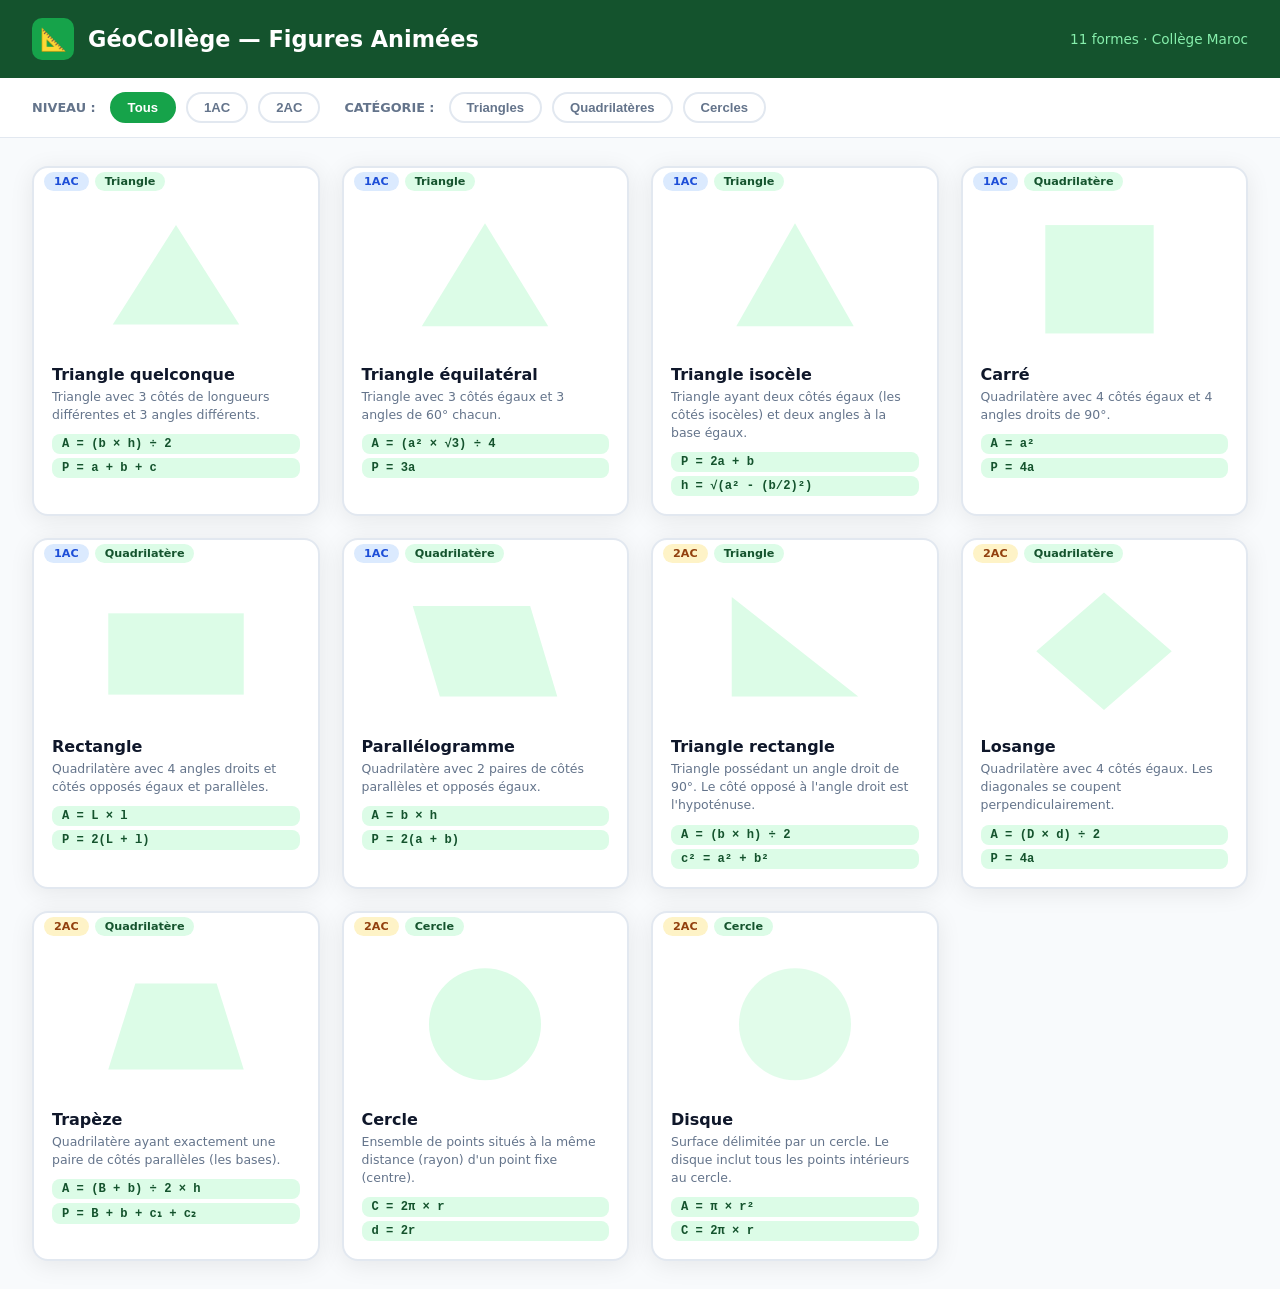
==== geocollege_figures_animees.html @ f27ea3ab "Add files via upload" ====
<!DOCTYPE html>
<html lang="fr">
<head>
<meta charset="UTF-8">
<meta name="viewport" content="width=device-width, initial-scale=1.0">
<title>GéoCollège — Figures Animées</title>
<style>
  :root {
    --green:   #16a34a;
    --green-d: #14532d;
    --green-l: #dcfce7;
    --green-m: #bbf7d0;
    --bg:      #f8fafc;
    --surface: #ffffff;
    --border:  #e2e8f0;
    --text:    #0f172a;
    --muted:   #64748b;
    --radius:  16px;
    --shadow:  0 4px 24px rgba(0,0,0,0.08);
    --blue:    #3b82f6;
    --yellow:  #f59e0b;
    --red:     #ef4444;
  }

  * { box-sizing: border-box; margin: 0; padding: 0; }

  body {
    font-family: 'Segoe UI', system-ui, sans-serif;
    background: var(--bg);
    color: var(--text);
    min-height: 100vh;
  }

  /* ─── HEADER ─── */
  header {
    background: var(--green-d);
    padding: 18px 32px;
    display: flex;
    align-items: center;
    gap: 14px;
    box-shadow: 0 2px 12px rgba(0,0,0,0.2);
  }
  header .logo {
    width: 42px; height: 42px;
    background: var(--green);
    border-radius: 10px;
    display: flex; align-items: center; justify-content: center;
    font-size: 22px;
  }
  header h1 { color: #fff; font-size: 1.4rem; font-weight: 700; }
  header span { color: #86efac; font-size: 0.85rem; margin-left: auto; }

  /* ─── FILTERS ─── */
  .filters-bar {
    background: var(--surface);
    border-bottom: 1px solid var(--border);
    padding: 14px 32px;
    display: flex;
    gap: 10px;
    flex-wrap: wrap;
    align-items: center;
  }
  .filters-bar label { font-size: 0.8rem; color: var(--muted); font-weight: 600; margin-right: 4px; }
  .filter-btn {
    padding: 6px 16px;
    border-radius: 20px;
    border: 2px solid var(--border);
    background: #fff;
    cursor: pointer;
    font-size: 0.82rem;
    font-weight: 600;
    color: var(--muted);
    transition: all .2s;
  }
  .filter-btn:hover { border-color: var(--green); color: var(--green); }
  .filter-btn.active { background: var(--green); border-color: var(--green); color: #fff; }
  .filter-btn.niveau-1ac.active { background: var(--blue); border-color: var(--blue); }
  .filter-btn.niveau-2ac.active { background: var(--yellow); border-color: var(--yellow); }

  /* ─── MAIN GRID ─── */
  .main {
    padding: 28px 32px;
    display: grid;
    grid-template-columns: repeat(auto-fill, minmax(280px, 1fr));
    gap: 22px;
  }

  /* ─── CARD ─── */
  .card {
    background: var(--surface);
    border-radius: var(--radius);
    border: 2px solid var(--border);
    overflow: hidden;
    box-shadow: var(--shadow);
    transition: transform .25s, box-shadow .25s, border-color .25s;
    cursor: pointer;
    animation: fadeIn .4s ease both;
  }
  .card:hover {
    transform: translateY(-4px);
    box-shadow: 0 12px 36px rgba(0,0,0,0.13);
    border-color: var(--green);
  }
  .card.hidden { display: none; }

  @keyframes fadeIn {
    from { opacity: 0; transform: translateY(16px); }
    to   { opacity: 1; transform: translateY(0); }
  }

  .card-badge {
    padding: 4px 10px 0;
    display: flex;
    gap: 6px;
  }
  .badge {
    font-size: 0.7rem;
    font-weight: 700;
    padding: 3px 10px;
    border-radius: 20px;
  }
  .badge-1ac { background: #dbeafe; color: #1d4ed8; }
  .badge-2ac { background: #fef3c7; color: #92400e; }
  .badge-cat { background: var(--green-l); color: var(--green-d); }

  /* ─── SVG AREA ─── */
  .svg-area {
    padding: 16px 20px 8px;
    display: flex;
    justify-content: center;
    align-items: center;
    min-height: 150px;
    position: relative;
  }
  .svg-area svg {
    width: 100%;
    max-width: 200px;
    height: 140px;
    overflow: visible;
  }

  /* SVG animation classes */
  .geo-shape {
    fill: var(--green-l);
    stroke: var(--green);
    stroke-width: 2.5;
    stroke-dasharray: 1000;
    stroke-dashoffset: 1000;
    transition: fill .3s;
  }
  .card:hover .geo-shape {
    fill: #bbf7d0;
    animation: drawShape 1s ease forwards, pulseFill 2s ease 1s infinite alternate;
  }
  @keyframes drawShape {
    to { stroke-dashoffset: 0; }
  }
  @keyframes pulseFill {
    from { fill: #bbf7d0; }
    to   { fill: #dcfce7; }
  }

  /* Right angle marker */
  .right-angle {
    fill: none;
    stroke: var(--green-d);
    stroke-width: 1.8;
    opacity: 0;
    transition: opacity .4s .6s;
  }
  .card:hover .right-angle { opacity: 1; }

  /* dimension labels */
  .dim-label {
    font-size: 11px;
    fill: var(--green-d);
    font-weight: 700;
    opacity: 0;
    transition: opacity .4s .5s;
  }
  .card:hover .dim-label { opacity: 1; }

  /* angle arc */
  .angle-arc {
    fill: none;
    stroke: var(--yellow);
    stroke-width: 1.5;
    opacity: 0;
    transition: opacity .4s .7s;
  }
  .card:hover .angle-arc { opacity: 1; }

  /* center point */
  .center-dot {
    fill: var(--green);
    r: 3;
    opacity: 0;
    transition: opacity .4s .6s;
  }
  .card:hover .center-dot { opacity: 1; }

  /* diagonal line */
  .diagonal {
    stroke: var(--red);
    stroke-width: 1.5;
    stroke-dasharray: 4 3;
    opacity: 0;
    transition: opacity .4s .7s;
  }
  .card:hover .diagonal { opacity: 1; }

  /* parallel arrows */
  .parallel-mark {
    stroke: var(--blue);
    stroke-width: 1.8;
    opacity: 0;
    transition: opacity .4s .8s;
  }
  .card:hover .parallel-mark { opacity: 1; }

  /* ─── CARD INFO ─── */
  .card-info {
    padding: 10px 18px 18px;
  }
  .card-info h3 {
    font-size: 1rem;
    font-weight: 700;
    color: var(--text);
    margin-bottom: 4px;
  }
  .card-info p {
    font-size: 0.78rem;
    color: var(--muted);
    line-height: 1.45;
    margin-bottom: 10px;
  }
  .formules-preview {
    display: flex;
    flex-direction: column;
    gap: 4px;
  }
  .formule-tag {
    font-size: 0.76rem;
    background: var(--green-l);
    color: var(--green-d);
    border-radius: 8px;
    padding: 3px 10px;
    font-family: 'Courier New', monospace;
    font-weight: 600;
  }

  /* ─── MODAL ─── */
  .modal-overlay {
    display: none;
    position: fixed;
    inset: 0;
    background: rgba(0,0,0,0.5);
    z-index: 100;
    align-items: center;
    justify-content: center;
    padding: 20px;
  }
  .modal-overlay.open { display: flex; }
  .modal {
    background: #fff;
    border-radius: 20px;
    padding: 28px;
    max-width: 560px;
    width: 100%;
    max-height: 90vh;
    overflow-y: auto;
    position: relative;
    animation: slideUp .3s ease;
  }
  @keyframes slideUp {
    from { transform: translateY(30px); opacity: 0; }
    to   { transform: translateY(0); opacity: 1; }
  }
  .modal-close {
    position: absolute;
    top: 14px; right: 16px;
    background: var(--bg);
    border: none;
    width: 32px; height: 32px;
    border-radius: 50%;
    cursor: pointer;
    font-size: 18px;
    display: flex; align-items: center; justify-content: center;
    color: var(--muted);
    transition: background .2s;
  }
  .modal-close:hover { background: #fee2e2; color: var(--red); }

  .modal-svg-large {
    display: flex;
    justify-content: center;
    margin: 14px 0;
  }
  .modal-svg-large svg {
    width: 220px; height: 180px;
    overflow: visible;
  }
  /* modal shape is always drawn */
  .modal .geo-shape {
    animation: drawShape 1.2s ease forwards !important;
    fill: #bbf7d0 !important;
  }
  .modal .dim-label,
  .modal .right-angle,
  .modal .angle-arc,
  .modal .center-dot,
  .modal .diagonal,
  .modal .parallel-mark { opacity: 1 !important; }

  .modal h2 { font-size: 1.3rem; font-weight: 800; color: var(--green-d); }
  .modal .modal-badges { display: flex; gap: 6px; margin: 8px 0 12px; }

  .prop-list { list-style: none; margin: 8px 0 14px; }
  .prop-list li {
    padding: 5px 0;
    border-bottom: 1px solid var(--border);
    font-size: 0.82rem;
    color: var(--text);
    display: flex;
    align-items: flex-start;
    gap: 8px;
  }
  .prop-list li::before { content: '✦'; color: var(--green); font-size: 10px; margin-top: 3px; flex-shrink: 0; }

  .formule-block {
    background: var(--green-l);
    border-left: 4px solid var(--green);
    border-radius: 0 10px 10px 0;
    padding: 10px 14px;
    margin-bottom: 8px;
  }
  .formule-block .f-type { font-size: 0.7rem; font-weight: 700; color: var(--green); text-transform: uppercase; }
  .formule-block .f-formula {
    font-family: 'Courier New', monospace;
    font-size: 0.95rem;
    font-weight: 700;
    color: var(--green-d);
    margin: 2px 0;
  }
  .formule-block .f-exemple { font-size: 0.75rem; color: var(--muted); }

  /* ─── RESPONSIVE ─── */
  @media (max-width: 600px) {
    .main { padding: 16px; grid-template-columns: 1fr 1fr; gap: 14px; }
    header { padding: 14px 16px; }
    header h1 { font-size: 1.1rem; }
    .filters-bar { padding: 10px 16px; }
  }
  @media (max-width: 400px) {
    .main { grid-template-columns: 1fr; }
  }
</style>
</head>
<body>

<header>
  <div class="logo">📐</div>
  <h1>GéoCollège — Figures Animées</h1>
  <span>11 formes · Collège Maroc</span>
</header>

<div class="filters-bar">
  <label>NIVEAU :</label>
  <button class="filter-btn active" onclick="filter('all', this)">Tous</button>
  <button class="filter-btn niveau-1ac" onclick="filter('1AC', this)">1AC</button>
  <button class="filter-btn niveau-2ac" onclick="filter('2AC', this)">2AC</button>
  <label style="margin-left:14px">CATÉGORIE :</label>
  <button class="filter-btn" onclick="filter('triangle', this)">Triangles</button>
  <button class="filter-btn" onclick="filter('quadrilatere', this)">Quadrilatères</button>
  <button class="filter-btn" onclick="filter('cercle', this)">Cercles</button>
</div>

<div class="main" id="grid"></div>

<!-- MODAL -->
<div class="modal-overlay" id="modal" onclick="closeModal(event)">
  <div class="modal" id="modal-content">
    <button class="modal-close" onclick="closeModalBtn()">✕</button>
    <div id="modal-body"></div>
  </div>
</div>

<script>
// ═══════════════════════════════════════════════════════
//  DATA — 11 formes avec SVG animés
// ═══════════════════════════════════════════════════════
const FORMES = [

  // ── TRIANGLE QUELCONQUE ──────────────────────────────
  {
    id: 'triangle-quelconque',
    nom: 'Triangle quelconque',
    categorie: 'triangle', niveau: '1AC',
    description: 'Triangle avec 3 côtés de longueurs différentes et 3 angles différents.',
    proprietes: [
      'Somme des angles = 180°',
      'Aucun côté ni angle égaux',
      'Inégalité triangulaire : a + b > c'
    ],
    formules: [
      { type: 'Aire', formule: 'A = (b × h) ÷ 2', exemple: 'b=8, h=5 → A = 20 cm²' },
      { type: 'Périmètre', formule: 'P = a + b + c', exemple: 'a=5, b=7, c=8 → P = 20 cm' }
    ],
    svg: `
      <polygon class="geo-shape" points="20,130 160,130 90,20" />
      <text class="dim-label" x="85" y="148">b</text>
      <text class="dim-label" x="38" y="78">a</text>
      <text class="dim-label" x="133" y="78">c</text>
      <path class="angle-arc" d="M 35,130 Q 30,118 38,110" />
      <path class="angle-arc" d="M 148,130 Q 155,118 148,110" />
      <path class="angle-arc" d="M 84,34 Q 90,44 96,34" />
    `
  },

  // ── TRIANGLE ÉQUILATÉRAL ─────────────────────────────
  {
    id: 'triangle-equilateral',
    nom: 'Triangle équilatéral',
    categorie: 'triangle', niveau: '1AC',
    description: 'Triangle avec 3 côtés égaux et 3 angles de 60° chacun.',
    proprietes: [
      '3 côtés égaux : a = b = c',
      '3 angles de 60°',
      'Hauteur = médiane = médiatrice = bissectrice'
    ],
    formules: [
      { type: 'Aire', formule: 'A = (a² × √3) ÷ 4', exemple: 'a=6 → A ≈ 15.6 cm²' },
      { type: 'Périmètre', formule: 'P = 3a', exemple: 'a=6 → P = 18 cm' },
      { type: 'Hauteur', formule: 'h = (a × √3) ÷ 2', exemple: 'a=6 → h ≈ 5.2 cm' }
    ],
    svg: `
      <polygon class="geo-shape" points="90,18 20,132 160,132" />
      <text class="dim-label" x="85" y="148">a</text>
      <text class="dim-label" x="38" y="80">a</text>
      <text class="dim-label" x="133" y="80">a</text>
      <line class="parallel-mark" x1="47" y1="90" x2="55" y2="82" />
      <line class="parallel-mark" x1="52" y1="94" x2="60" y2="86" />
      <line class="parallel-mark" x1="125" y1="90" x2="133" y2="82" />
      <line class="parallel-mark" x1="130" y1="94" x2="138" y2="86" />
      <line class="parallel-mark" x1="82" y1="130" x2="90" y2="122" />
      <line class="parallel-mark" x1="88" y1="130" x2="96" y2="122" />
      <path class="angle-arc" d="M 34,128 Q 28,112 36,104" />
      <path class="angle-arc" d="M 146,128 Q 155,112 147,104" />
      <path class="angle-arc" d="M 82,32 Q 90,44 98,32" />
    `
  },

  // ── TRIANGLE ISOCÈLE ─────────────────────────────────
  {
    id: 'triangle-isocele',
    nom: 'Triangle isocèle',
    categorie: 'triangle', niveau: '1AC',
    description: 'Triangle ayant deux côtés égaux (les côtés isocèles) et deux angles à la base égaux.',
    proprietes: [
      '2 côtés égaux : a = b',
      '2 angles à la base égaux',
      'L\'axe de symétrie passe par le sommet principal'
    ],
    formules: [
      { type: 'Périmètre', formule: 'P = 2a + b', exemple: 'a=5, b=6 → P = 16 cm' },
      { type: 'Hauteur', formule: 'h = √(a² - (b/2)²)', exemple: 'a=5, b=6 → h = 4 cm' },
      { type: 'Aire', formule: 'A = (b × h) ÷ 2', exemple: 'b=6, h=4 → A = 12 cm²' }
    ],
    svg: `
      <polygon class="geo-shape" points="90,18 25,132 155,132" />
      <text class="dim-label" x="85" y="148">b</text>
      <text class="dim-label" x="40" y="76">a</text>
      <text class="dim-label" x="130" y="76">a</text>
      <line class="diagonal" x1="90" y1="18" x2="90" y2="132" />
      <line class="parallel-mark" x1="44" y1="86" x2="52" y2="78" />
      <line class="parallel-mark" x1="49" y1="90" x2="57" y2="82" />
      <line class="parallel-mark" x1="128" y1="86" x2="136" y2="78" />
      <line class="parallel-mark" x1="133" y1="90" x2="141" y2="82" />
    `
  },

  // ── CARRÉ ────────────────────────────────────────────
  {
    id: 'carre',
    nom: 'Carré',
    categorie: 'quadrilatere', niveau: '1AC',
    description: 'Quadrilatère avec 4 côtés égaux et 4 angles droits de 90°.',
    proprietes: [
      '4 côtés égaux',
      '4 angles droits de 90°',
      '2 diagonales égales qui se coupent perpendiculairement',
      '4 axes de symétrie'
    ],
    formules: [
      { type: 'Aire', formule: 'A = a²', exemple: 'a=7 → A = 49 cm²' },
      { type: 'Périmètre', formule: 'P = 4a', exemple: 'a=7 → P = 28 cm' },
      { type: 'Diagonale', formule: 'd = a × √2', exemple: 'a=7 → d ≈ 9.9 cm' }
    ],
    svg: `
      <rect class="geo-shape" x="25" y="20" width="120" height="120" />
      <text class="dim-label" x="78" y="155">a</text>
      <text class="dim-label" x="5" y="85">a</text>
      <path class="right-angle" d="M 25,40 L 45,40 L 45,20" />
      <path class="right-angle" d="M 125,40 L 145,40 L 145,20" />
      <path class="right-angle" d="M 25,120 L 45,120 L 45,140" />
      <path class="right-angle" d="M 125,120 L 145,120 L 145,140" />
      <line class="diagonal" x1="25" y1="20" x2="145" y2="140" />
      <line class="diagonal" x1="145" y1="20" x2="25" y2="140" />
      <circle class="center-dot" cx="85" cy="80" />
    `
  },

  // ── RECTANGLE ────────────────────────────────────────
  {
    id: 'rectangle',
    nom: 'Rectangle',
    categorie: 'quadrilatere', niveau: '1AC',
    description: 'Quadrilatère avec 4 angles droits et côtés opposés égaux et parallèles.',
    proprietes: [
      '4 angles droits de 90°',
      'Côtés opposés égaux et parallèles',
      'Diagonales égales et se coupent en leur milieu',
      '2 axes de symétrie'
    ],
    formules: [
      { type: 'Aire', formule: 'A = L × l', exemple: 'L=9, l=5 → A = 45 cm²' },
      { type: 'Périmètre', formule: 'P = 2(L + l)', exemple: 'L=9, l=5 → P = 28 cm' },
      { type: 'Diagonale', formule: 'd = √(L² + l²)', exemple: 'L=9, l=5 → d ≈ 10.3 cm' }
    ],
    svg: `
      <rect class="geo-shape" x="15" y="38" width="150" height="90" />
      <text class="dim-label" x="80" y="148">L</text>
      <text class="dim-label" x="2" y="90">l</text>
      <path class="right-angle" d="M 15,56 L 33,56 L 33,38" />
      <path class="right-angle" d="M 147,56 L 165,56 L 165,38" />
      <path class="right-angle" d="M 15,110 L 33,110 L 33,128" />
      <path class="right-angle" d="M 147,110 L 165,110 L 165,128" />
      <line class="diagonal" x1="15" y1="38" x2="165" y2="128" />
      <line class="diagonal" x1="165" y1="38" x2="15" y2="128" />
      <circle class="center-dot" cx="90" cy="83" />
    `
  },

  // ── PARALLÉLOGRAMME ──────────────────────────────────
  {
    id: 'parallelogramme',
    nom: 'Parallélogramme',
    categorie: 'quadrilatere', niveau: '1AC',
    description: 'Quadrilatère avec 2 paires de côtés parallèles et opposés égaux.',
    proprietes: [
      'Côtés opposés parallèles et égaux',
      'Angles opposés égaux',
      'Diagonales se coupent en leur milieu',
      'Pas nécessairement d\'angle droit'
    ],
    formules: [
      { type: 'Aire', formule: 'A = b × h', exemple: 'b=10, h=6 → A = 60 cm²' },
      { type: 'Périmètre', formule: 'P = 2(a + b)', exemple: 'a=7, b=10 → P = 34 cm' }
    ],
    svg: `
      <polygon class="geo-shape" points="40,130 170,130 140,30 10,30" />
      <text class="dim-label" x="80" y="148">b</text>
      <text class="dim-label" x="155" y="88">a</text>
      <line class="diagonal" x1="40" y1="130" x2="140" y2="30" stroke-dasharray="4 3" />
      <line class="parallel-mark" x1="62" y1="128" x2="70" y2="116" />
      <line class="parallel-mark" x1="100" y1="128" x2="108" y2="116" />
      <line class="parallel-mark" x1="42" y1="42" x2="50" y2="30" />
      <line class="parallel-mark" x1="80" y1="42" x2="88" y2="30" />
      <circle class="center-dot" cx="90" cy="80" />
    `
  },

  // ── TRIANGLE RECTANGLE ───────────────────────────────
  {
    id: 'triangle-rectangle',
    nom: 'Triangle rectangle',
    categorie: 'triangle', niveau: '2AC',
    description: 'Triangle possédant un angle droit de 90°. Le côté opposé à l\'angle droit est l\'hypoténuse.',
    proprietes: [
      'Un angle droit exactement (90°)',
      'L\'hypoténuse est le côté le plus long',
      'Lié au théorème de Pythagore : a² + b² = c²',
      'La somme des deux autres angles = 90°'
    ],
    formules: [
      { type: 'Aire', formule: 'A = (b × h) ÷ 2', exemple: 'b=6, h=4 → A = 12 cm²' },
      { type: 'Pythagore', formule: 'c² = a² + b²', exemple: 'a=3, b=4 → c = 5 cm' },
      { type: 'Périmètre', formule: 'P = a + b + c', exemple: 'P = 3+4+5 = 12 cm' }
    ],
    svg: `
      <polygon class="geo-shape" points="20,130 160,130 20,20" />
      <path class="right-angle" d="M 20,110 L 40,110 L 40,130" />
      <text class="dim-label" x="80" y="148">b</text>
      <text class="dim-label" x="4" y="78">h</text>
      <text class="dim-label" x="95" y="72">c (hyp.)</text>
      <path class="angle-arc" d="M 36,130 Q 38,112 30,106" />
      <path class="angle-arc" d="M 150,130 Q 152,116 144,112" />
    `
  },

  // ── LOSANGE ──────────────────────────────────────────
  {
    id: 'losange',
    nom: 'Losange',
    categorie: 'quadrilatere', niveau: '2AC',
    description: 'Quadrilatère avec 4 côtés égaux. Les diagonales se coupent perpendiculairement.',
    proprietes: [
      '4 côtés égaux',
      'Diagonales perpendiculaires',
      'Diagonales sont axes de symétrie',
      'Angles opposés égaux'
    ],
    formules: [
      { type: 'Aire', formule: 'A = (D × d) ÷ 2', exemple: 'D=10, d=6 → A = 30 cm²' },
      { type: 'Périmètre', formule: 'P = 4a', exemple: 'a=6 → P = 24 cm' },
      { type: 'Côté', formule: 'a = √((D/2)² + (d/2)²)', exemple: 'D=10, d=6 → a ≈ 5.8 cm' }
    ],
    svg: `
      <polygon class="geo-shape" points="90,15 165,80 90,145 15,80" />
      <line class="diagonal" x1="90" y1="15" x2="90" y2="145" />
      <line class="diagonal" x1="15" y1="80" x2="165" y2="80" />
      <path class="right-angle" d="M 90,68 L 102,80 L 90,92" />
      <circle class="center-dot" cx="90" cy="80" />
      <text class="dim-label" x="95" y="40">D</text>
      <text class="dim-label" x="132" y="78">d</text>
      <line class="parallel-mark" x1="36" y1="54" x2="50" y2="46" />
      <line class="parallel-mark" x1="42" y1="60" x2="56" y2="52" />
      <line class="parallel-mark" x1="128" y1="54" x2="142" y2="46" />
      <line class="parallel-mark" x1="134" y1="60" x2="148" y2="52" />
    `
  },

  // ── TRAPÈZE ──────────────────────────────────────────
  {
    id: 'trapeze',
    nom: 'Trapèze',
    categorie: 'quadrilatere', niveau: '2AC',
    description: 'Quadrilatère ayant exactement une paire de côtés parallèles (les bases).',
    proprietes: [
      'Une paire de côtés parallèles (bases)',
      'Base grande (B) et petite base (b)',
      'La hauteur est perpendiculaire aux bases',
      'Trapèze isocèle : les côtés non-parallèles sont égaux'
    ],
    formules: [
      { type: 'Aire', formule: 'A = (B + b) ÷ 2 × h', exemple: 'B=12, b=6, h=5 → A = 45 cm²' },
      { type: 'Périmètre', formule: 'P = B + b + c₁ + c₂', exemple: 'P = 12+6+5+5 = 28 cm' }
    ],
    svg: `
      <polygon class="geo-shape" points="15,130 165,130 135,35 45,35" />
      <text class="dim-label" x="78" y="148">B</text>
      <text class="dim-label" x="83" y="28">b</text>
      <line class="parallel-mark" x1="72" y1="128" x2="80" y2="116" />
      <line class="parallel-mark" x1="108" y1="128" x2="116" y2="116" />
      <line class="parallel-mark" x1="80" y1="44" x2="88" y2="32" />
      <line class="parallel-mark" x1="100" y1="44" x2="108" y2="32" />
      <line class="diagonal" x1="90" y1="35" x2="90" y2="130" />
      <path class="right-angle" d="M 90,115 L 102,115 L 102,130" />
      <text class="dim-label" x="95" y="92">h</text>
    `
  },

  // ── CERCLE ───────────────────────────────────────────
  {
    id: 'cercle',
    nom: 'Cercle',
    categorie: 'cercle', niveau: '2AC',
    description: 'Ensemble de points situés à la même distance (rayon) d\'un point fixe (centre).',
    proprietes: [
      'Tous les points sont à distance r du centre',
      'Diamètre = 2 × rayon',
      'Symétrie axiale pour tout diamètre',
      'Nombre π ≈ 3.14159'
    ],
    formules: [
      { type: 'Circonférence', formule: 'C = 2π × r', exemple: 'r=5 → C ≈ 31.4 cm' },
      { type: 'Diamètre', formule: 'd = 2r', exemple: 'r=5 → d = 10 cm' }
    ],
    svg: `
      <circle class="geo-shape" cx="90" cy="80" r="62" />
      <circle class="center-dot" cx="90" cy="80" />
      <line class="diagonal" x1="90" y1="80" x2="152" y2="80" />
      <line class="diagonal" x1="28" y1="80" x2="152" y2="80" />
      <text class="dim-label" x="116" y="74">r</text>
      <text class="dim-label" x="53" y="74">r</text>
      <path class="angle-arc" d="M 90,60 Q 100,80 90,100" />
    `
  },

  // ── DISQUE ───────────────────────────────────────────
  {
    id: 'disque',
    nom: 'Disque',
    categorie: 'cercle', niveau: '2AC',
    description: 'Surface délimitée par un cercle. Le disque inclut tous les points intérieurs au cercle.',
    proprietes: [
      'Surface intérieure du cercle',
      'Rayon = distance centre → bord',
      'Aire proportionnelle à r²',
      'π ≈ 3.14159265'
    ],
    formules: [
      { type: 'Aire', formule: 'A = π × r²', exemple: 'r=5 → A ≈ 78.5 cm²' },
      { type: 'Circonférence', formule: 'C = 2π × r', exemple: 'r=5 → C ≈ 31.4 cm' }
    ],
    svg: `
      <circle cx="90" cy="80" r="62"
        fill="#bbf7d0" stroke="var(--green)" stroke-width="2.5"
        class="geo-shape" style="fill-opacity:0.85;" />
      <circle class="center-dot" cx="90" cy="80" />
      <line class="diagonal" x1="90" y1="80" x2="152" y2="80" />
      <text class="dim-label" x="116" y="72">r</text>
      <text class="dim-label" x="84" y="96">O</text>
      <circle cx="90" cy="80" r="62" fill="none"
        stroke="var(--green-d)" stroke-width="1.5"
        stroke-dasharray="8 4" class="diagonal" />
    `
  }
];

// ═══════════════════════════════════════════════════════
//  RENDER
// ═══════════════════════════════════════════════════════

function buildSVG(forme, size = 'sm') {
  const w = size === 'lg' ? 220 : 180;
  const h = size === 'lg' ? 180 : 145;
  return `<svg viewBox="0 0 180 155" xmlns="http://www.w3.org/2000/svg"
    width="${w}" height="${h}" overflow="visible">
    ${forme.svg}
  </svg>`;
}

function renderCards(list) {
  const grid = document.getElementById('grid');
  grid.innerHTML = '';
  list.forEach((f, i) => {
    const card = document.createElement('div');
    card.className = 'card';
    card.style.animationDelay = `${i * 0.06}s`;
    card.dataset.niveau = f.niveau;
    card.dataset.cat = f.categorie;
    card.onclick = () => openModal(f);
    card.innerHTML = `
      <div class="card-badge">
        <span class="badge badge-${f.niveau.toLowerCase()}">${f.niveau}</span>
        <span class="badge badge-cat">${f.categorie === 'quadrilatere' ? 'Quadrilatère' : f.categorie === 'triangle' ? 'Triangle' : 'Cercle'}</span>
      </div>
      <div class="svg-area">${buildSVG(f)}</div>
      <div class="card-info">
        <h3>${f.nom}</h3>
        <p>${f.description}</p>
        <div class="formules-preview">
          ${f.formules.slice(0,2).map(fo => `<div class="formule-tag">${fo.formule}</div>`).join('')}
        </div>
      </div>`;
    grid.appendChild(card);
  });
}

// ═══════════════════════════════════════════════════════
//  FILTER
// ═══════════════════════════════════════════════════════

let activeFilter = 'all';

function filter(val, btn) {
  activeFilter = val;
  document.querySelectorAll('.filter-btn').forEach(b => b.classList.remove('active'));
  btn.classList.add('active');

  document.querySelectorAll('.card').forEach(c => {
    const match =
      val === 'all' ||
      c.dataset.niveau === val ||
      c.dataset.cat === val;
    c.classList.toggle('hidden', !match);
  });
}

// ═══════════════════════════════════════════════════════
//  MODAL
// ═══════════════════════════════════════════════════════

function openModal(f) {
  document.getElementById('modal-body').innerHTML = `
    <div class="modal-badges">
      <span class="badge badge-${f.niveau.toLowerCase()}">${f.niveau}</span>
      <span class="badge badge-cat">${f.categorie === 'quadrilatere' ? 'Quadrilatère' : f.categorie === 'triangle' ? 'Triangle' : 'Cercle'}</span>
    </div>
    <h2>${f.nom}</h2>
    <p style="color:var(--muted);font-size:.85rem;margin:8px 0">${f.description}</p>

    <div class="modal-svg-large">${buildSVG(f, 'lg')}</div>

    <h4 style="margin:12px 0 6px;color:var(--green-d);font-size:.85rem;text-transform:uppercase;letter-spacing:.05em">Propriétés</h4>
    <ul class="prop-list">
      ${f.proprietes.map(p => `<li>${p}</li>`).join('')}
    </ul>

    <h4 style="margin:12px 0 6px;color:var(--green-d);font-size:.85rem;text-transform:uppercase;letter-spacing:.05em">Formules</h4>
    ${f.formules.map(fo => `
      <div class="formule-block">
        <div class="f-type">${fo.type}</div>
        <div class="f-formula">${fo.formule}</div>
        <div class="f-exemple">Exemple : ${fo.exemple}</div>
      </div>`).join('')}
  `;
  document.getElementById('modal').classList.add('open');
}

function closeModalBtn() {
  document.getElementById('modal').classList.remove('open');
}

function closeModal(e) {
  if (e.target === document.getElementById('modal')) closeModalBtn();
}

// ═══════════════════════════════════════════════════════
//  INIT
// ═══════════════════════════════════════════════════════
renderCards(FORMES);
</script>
</body>
</html>
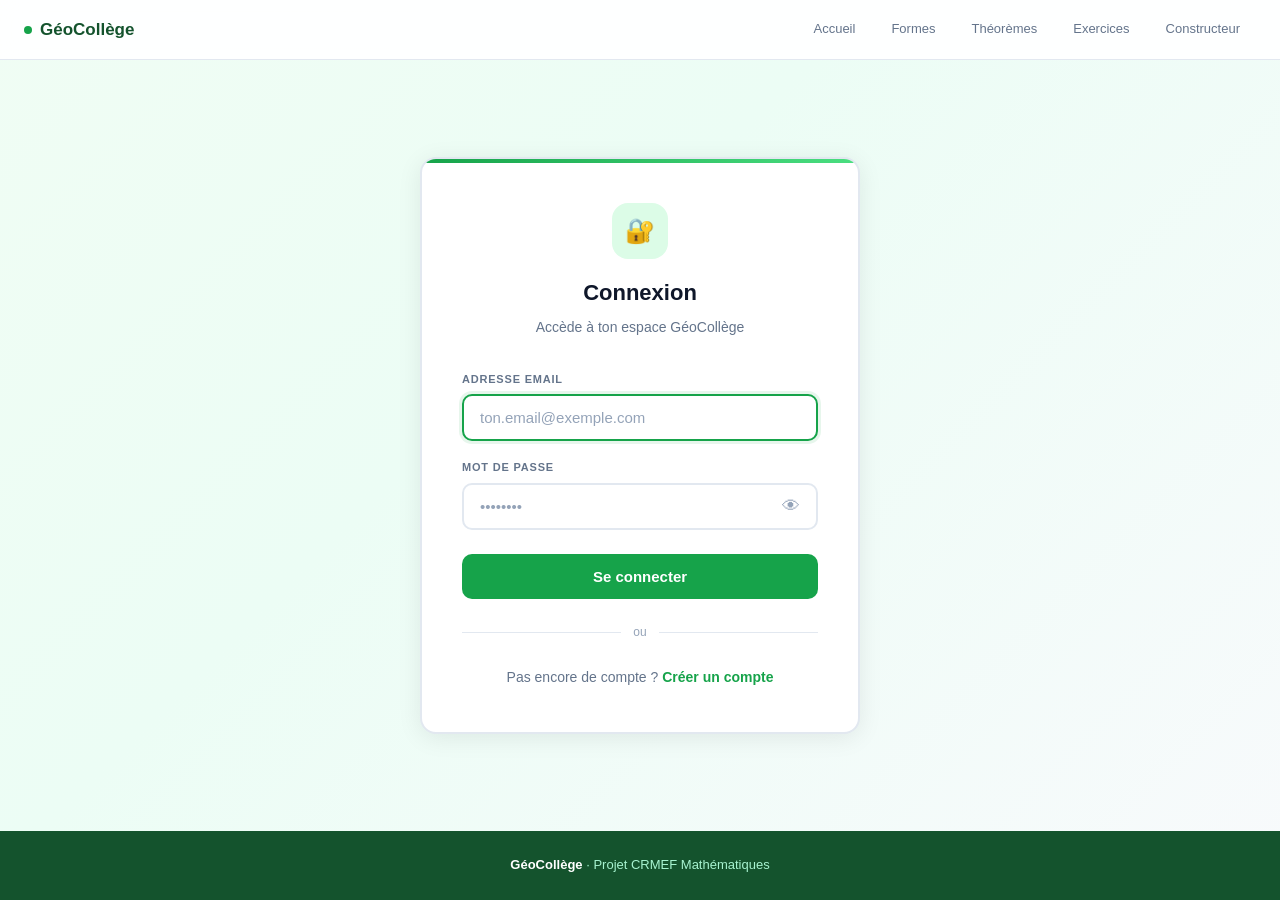
==== commit ea675855: "Force login before accessing website pages * Key features implemented: - Added authentication check " ====
--- a/geocollege_figures_animees.html
+++ b/geocollege_figures_animees.html
@@ -822,5 +822,6 @@
 // ═══════════════════════════════════════════════════════
 renderCards(FORMES);
 </script>
+<script src="geo-auth.js"></script>
 </body>
 </html>
